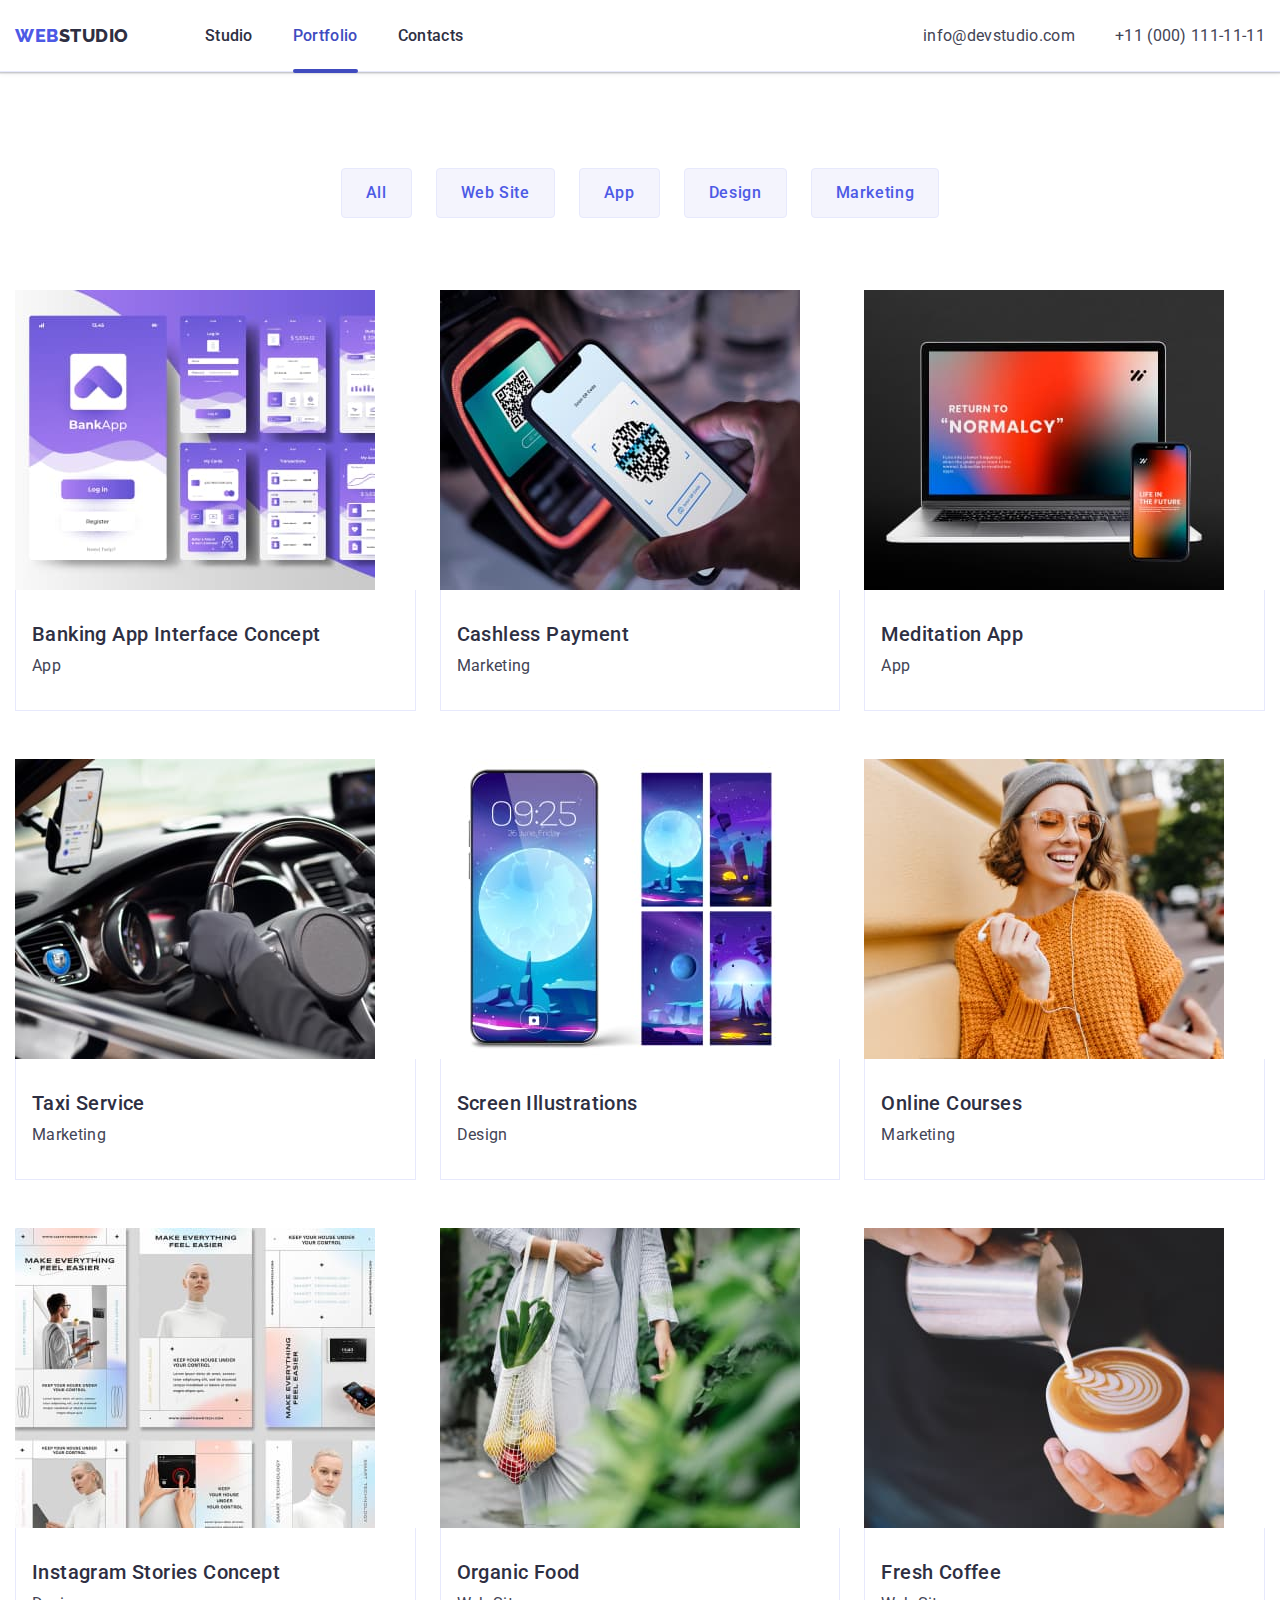
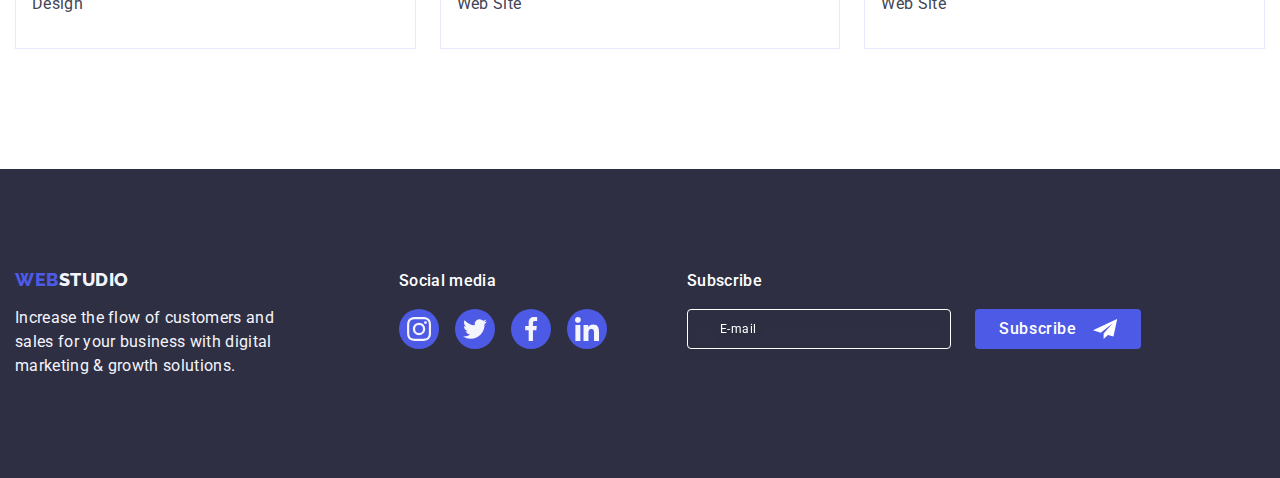
==== portfolio.html @ 096e6cb6 "commit" ====
<!DOCTYPE html>
<html lang="en">
  <head>
    <meta charset="UTF-8" />
    <meta http-equiv="X-UA-Compatible" content="IE=edge" />
    <meta name="viewport" content="width=device-width, initial-scale=1.0" />
    <title>Portfolio</title>
    <link rel="preconnect" href="https://fonts.googleapis.com" />
    <link rel="preconnect" href="https://fonts.gstatic.com" crossorigin />
    <link
      href="https://fonts.googleapis.com/css2?family=Raleway:wght@700&family=Roboto:wght@400;500&display=swap"
      rel="stylesheet"
    />
    <link
      href="https://cdnjs.cloudflare.com/ajax/libs/modern-normalize/2.0.0/modern-normalize.min.css"
      rel="stylesheet"
    />
    <link rel="stylesheet" href="./css/style.css" />
  </head>
  <body>
    <header class="page-header">
      <div class="container heder-conteiner">
        <nav class="navigation">
          <a href="./index.html" class="nav-item link"
            >Web<span class="logo">Studio</span></a
          >
          <ul class="site-nav list">
            <li class="site-nave-page">
              <a href="./index.html" class="site-nav-item link">Studio</a>
            </li>
            <li class="site-nave-page">
              <a href="./portfolio.html" class="site-nav-item current-page link"
                >Portfolio</a
              >
            </li>
            <li class="site-nave-page">
              <a href="" class="site-nav-item link"> Contacts </a>
            </li>
          </ul>
        </nav>
        <address class="adress-nav">
          <ul class="address-list list">
            <li>
              <a href="mailto:info@devstudio.com" class="adress-item link"
                >info@devstudio.com</a
              >
            </li>
            <li>
              <a href="tel:+110001111111" class="adress-item link"
                >+11 (000) 111-11-11</a
              >
            </li>
          </ul>
        </address>
      </div>
    </header>
    <main>
      <section class="navigation-portfolio">
        <div class="container">
          <h1 hidden>Navigation</h1>

          <ul class="list-navigation list">
            <li class="btn-item">
              <button type="button" class="btn-navigation">All</button>
            </li>
            <li class="btn-item">
              <button type="button" class="btn-navigation">Web Site</button>
            </li>
            <li class="btn-item">
              <button type="button" class="btn-navigation">App</button>
            </li>
            <li class="btn-item">
              <button type="button" class="btn-navigation">Design</button>
            </li>
            <li class="btn-item">
              <button type="button" class="btn-navigation">Marketing</button>
            </li>
          </ul>
          <ul class="portfolio-list list">
            <li class="portfolio-item">
              <a class="link portfolio-link" href="">
                <div class="overlay-wrap">
                  <img
                    src="./images/portfolio/bankng-app.jpg"
                    alt="bankng app"
                    height="300"
                    width="360"
                    class="portfolio-img"
                  />
                  <p class="overlay">
                    14 Stylish and User-Friendly App Design Concepts · Task
                    Manager App · Calorie Tracker App · Exotic Fruit Ecommerce
                    App · Cloud Storage App
                  </p>
                </div>
                <div class="portfolio-item-block">
                  <h2 class="portfolio-title">Banking App Interface Concept</h2>
                  <p class="portfolio-text">App</p>
                </div>
              </a>
            </li>
            <li class="portfolio-item">
              <a class="link portfolio-link" href="">
                <div class="overlay-wrap">
                  <img
                    src="./images/portfolio/payment.jpg"
                    alt="cashless payment"
                    height="300"
                    width="360"
                    class="portfolio-img"
                  />
                  <p class="overlay">
                    14 Stylish and User-Friendly App Design Concepts · Task
                    Manager App · Calorie Tracker App · Exotic Fruit Ecommerce
                    App · Cloud Storage App
                  </p>
                </div>
                <div class="portfolio-item-block">
                  <h2 class="portfolio-title">Cashless Payment</h2>
                  <p class="portfolio-text">Marketing</p>
                </div>
              </a>
            </li>
            <li class="portfolio-item">
              <a class="link portfolio-link" href="">
                <div class="overlay-wrap">
                  <img
                    src="./images/portfolio/meditation-app.jpg"
                    alt="meditation app"
                    height="300"
                    width="360"
                    class="portfolio-img"
                  />
                  <p class="overlay">
                    14 Stylish and User-Friendly App Design Concepts · Task
                    Manager App · Calorie Tracker App · Exotic Fruit Ecommerce
                    App · Cloud Storage App
                  </p>
                </div>
                <div class="portfolio-item-block">
                  <h2 class="portfolio-title">Meditation App</h2>
                  <p class="portfolio-text">App</p>
                </div>
              </a>
            </li>
            <li class="portfolio-item">
              <a class="link portfolio-link" href="">
                <div class="overlay-wrap">
                  <img
                    src="./images/portfolio/taxi-servise.jpg"
                    alt="taxi service"
                    height="300"
                    width="360"
                    class="portfolio-img"
                  />
                  <p class="overlay">
                    14 Stylish and User-Friendly App Design Concepts · Task
                    Manager App · Calorie Tracker App · Exotic Fruit Ecommerce
                    App · Cloud Storage App
                  </p>
                </div>
                <div class="portfolio-item-block">
                  <h2 class="portfolio-title">Taxi Service</h2>
                  <p class="portfolio-text">Marketing</p>
                </div>
              </a>
            </li>
            <li class="portfolio-item">
              <a class="link portfolio-link" href="">
                <div class="overlay-wrap">
                  <img
                    src="./images/portfolio/screen.jpg"
                    alt="screen"
                    height="300"
                    width="360"
                    class="portfolio-img"
                  />
                  <p class="overlay">
                    14 Stylish and User-Friendly App Design Concepts · Task
                    Manager App · Calorie Tracker App · Exotic Fruit Ecommerce
                    App · Cloud Storage App
                  </p>
                </div>
                <div class="portfolio-item-block">
                  <h2 class="portfolio-title">Screen Illustrations</h2>
                  <p class="portfolio-text">Design</p>
                </div>
              </a>
            </li>
            <li class="portfolio-item">
              <a class="link portfolio-link" href="">
                <div class="overlay-wrap">
                  <img
                    src="./images/portfolio/online-courses.jpg"
                    alt="online courses"
                    height="300"
                    width="360"
                    class="portfolio-img"
                  />
                  <p class="overlay">
                    14 Stylish and User-Friendly App Design Concepts · Task
                    Manager App · Calorie Tracker App · Exotic Fruit Ecommerce
                    App · Cloud Storage App
                  </p>
                </div>
                <div class="portfolio-item-block">
                  <h2 class="portfolio-title">Online Courses</h2>
                  <p class="portfolio-text">Marketing</p>
                </div>
              </a>
            </li>
            <li class="portfolio-item">
              <a class="link portfolio-link" href="">
                <div class="overlay-wrap">
                  <img
                    src="./images/portfolio/instagram-stories.jpg"
                    alt="instagram stories concept"
                    height="300"
                    width="360"
                    class="portfolio-img"
                  />
                  <p class="overlay">
                    14 Stylish and User-Friendly App Design Concepts · Task
                    Manager App · Calorie Tracker App · Exotic Fruit Ecommerce
                    App · Cloud Storage App
                  </p>
                </div>
                <div class="portfolio-item-block">
                  <h2 class="portfolio-title">Instagram Stories Concept</h2>
                  <p class="portfolio-text">Design</p>
                </div>
              </a>
            </li>
            <li class="portfolio-item">
              <a class="link portfolio-link" href="">
                <div class="overlay-wrap">
                  <img
                    src="./images/portfolio/organic-food.jpg"
                    alt="organic food"
                    height="300"
                    width="360"
                    class="portfolio-img"
                  />
                  <p class="overlay">
                    14 Stylish and User-Friendly App Design Concepts · Task
                    Manager App · Calorie Tracker App · Exotic Fruit Ecommerce
                    App · Cloud Storage App
                  </p>
                </div>
                <div class="portfolio-item-block">
                  <h2 class="portfolio-title">Organic Food</h2>
                  <p class="portfolio-text">Web Site</p>
                </div>
              </a>
            </li>
            <li class="portfolio-item">
              <a class="link portfolio-link" href="">
                <div class="overlay-wrap">
                  <img
                    src="./images/portfolio/fresh-cofee.jpg"
                    alt="fresh coffee"
                    height="300"
                    width="360"
                    class="portfolio-img"
                  />
                  <p class="overlay">
                    14 Stylish and User-Friendly App Design Concepts · Task
                    Manager App · Calorie Tracker App · Exotic Fruit Ecommerce
                    App · Cloud Storage App
                  </p>
                </div>
                <div class="portfolio-item-block">
                  <h2 class="portfolio-title">Fresh Coffee</h2>
                  <p class="portfolio-text">Web Site</p>
                </div>
              </a>
            </li>
          </ul>
        </div>
      </section>
    </main>
    <footer class="footer">
      <div class="container footer-container">
        <div class="footer-block">
          <a href="./index.html" class="nav-item-footer link"
            >Web<span class="logo-footer">Studio</span></a
          >
          <p class="footer-text">
            Increase the flow of customers and sales for your business with
            digital marketing & growth solutions.
          </p>
        </div>
        <div class="footer-soc-block">
          <p class="footer-soc-name">Social media</p>
          <ul class="footer-soc-list list">
            <li class="footer-soc-item">
              <a
                href=""
                class="footer-soc-link link"
                target="_blank"
                rel="nooperen noreferrer"
                ><svg class="footer-soc-icon" width="24" height="24">
                  <use href="./images/icons.svg#icon-instagram"></use>
                </svg>
              </a>
            </li>
            <li class="footer-soc-item">
              <a
                href=""
                class="footer-soc-link link"
                target="_blank"
                rel="nooperen noreferrer"
              >
                <svg class="footer-soc-icon" width="24" height="24">
                  <use href="./images/icons.svg#icon-twitter"></use>
                </svg>
              </a>
            </li>
            <li class="footer-soc-item">
              <a
                href=""
                class="footer-soc-link link"
                target="_blank"
                rel="nooperen noreferrer"
                ><svg class="footer-soc-icon" width="24" height="24">
                  <use href="./images/icons.svg#icon-facebook"></use>
                </svg>
              </a>
            </li>
            <li class="footer-soc-item">
              <a
                href=""
                class="footer-soc-link link"
                target="_blank"
                rel="nooperen noreferrer"
                ><svg class="footer-soc-icon" width="24" height="24">
                  <use href="./images/icons.svg#icon-linkedin"></use>
                </svg>
              </a>
            </li>
          </ul>
        </div>
        <div class="footer-subscribe-block">
          <p class="footer-input-title">Subscribe</p>
          <form class="footer-form">
            <label class="footer-type">
              <input
                name="footer-email"
                type="email"
                class="footer-input"
                placeholder="E-mail"
              />
            </label>
            <button type="submit" class="footer-btn">
              Subscribe
              <svg class="footer-icon-btn" width="24" height="24">
                <use href="./images/icons.svg#icon-send"></use>
              </svg>
            </button>
          </form>
        </div>
      </div>
    </footer>
  </body>
</html>
---- css/style.css ----
.list {
  list-style: none;
}

.link {
  text-decoration: none;
}

:root {
  --first-title-color: #ffffff;
  --title-our-work-color: #2e2f42;
  --logo-color: #2e2f42;
  --background-color-btn: #f4f4fd;
  --portfolio-btn-color: #e7e9fc;
}
body {
  font-family: 'Roboto', sans-serif;
  color: #434455;
  background-color: #ffffff;
}

ul {
  margin: 0;
  padding: 0;
}

p,
h1,
h2,
h3 {
  margin: 0;
}

img {
  display: block;
}
/*========HEADER========*/
.page-header {
  box-shadow: 0px 2px 1px rgba(46, 47, 66, 0.08),
    0px 1px 1px rgba(46, 47, 66, 0.16), 0px 1px 6px rgba(46, 47, 66, 0.08);
}

.heder-conteiner {
  display: flex;
  border-bottom: 1px solid #e7e9fc;
  height: 72px;
}

.container {
  max-width: 100%;
  padding-left: 15px;
  padding-right: 15px;
  margin-left: auto;
  margin-right: auto;
}

.logo {
  font-family: 'Raleway', sans-serif;
  font-weight: 800;
  font-size: 18px;
  line-height: 1.17;
  letter-spacing: 0.03em;
  text-transform: uppercase;
  color: var(--logo-color);
}

.navigation {
  display: flex;
  align-items: center;
}

.adress-conteiner {
  display: flex;
  margin-left: auto;
}

.nav-item {
  font-family: 'Raleway', sans-serif;
  font-style: normal;
  font-weight: 800;
  font-size: 18px;
  line-height: 1.17;
  /* identical to box height, or 117% */
  letter-spacing: 0.03em;
  text-transform: uppercase;
  color: #4d5ae5;
  margin-right: 76px;
  padding: 24px 0;
  transition: color 250ms cubic-bezier(0.4, 0, 0.2, 1);
}

.site-nav {
  display: flex;
  gap: 40px;
  align-items: center;
  padding: 24px 0;
}

.site-nav-item {
  font-weight: 500;
  font-size: 16px;
  line-height: 1.5;
  letter-spacing: 0.02em;
  color: #2e2f42;
  display: block;
  padding: 24px 0;
  position: relative;
  transition: color 250ms cubic-bezier(0.4, 0, 0.2, 1);
}

.site-nav-item::after {
  content: '';
  position: absolute;
  left: 0;
  bottom: 0;
  transform: scaleX(0);
  transform-origin: right;
  width: 100%;
  height: 4px;
  bottom: -1px;
  border-radius: 2px;
  background-color: #404bbf;
  transition: color 250ms cubic-bezier(0.4, 0, 0.2, 1);
}

.site-nav-item:hover::after,
.site-nav-item:focus::after,
.site-nav-item.current-page::after {
  transform: scaleX(1);
  transform-origin: left;
}

.site-nav-item:hover,
.site-nav-item:focus,
.site-nav-item.current-page {
  color: #404bbf;
}

.adress-nav {
  display: flex;
  font-style: normal;
  margin-left: auto;
  align-items: center;
}
.address-list {
  display: flex;
  gap: 40px;
}
.adress-item {
  font-size: 16px;
  line-height: 1.5;
  letter-spacing: 0.02em;
  color: #434455;
  font-style: normal;
  display: block;
  padding: 24px 0;
  transition: color 250ms cubic-bezier(0.4, 0, 0.2, 1);
}

.adress-item:hover,
.adress-item:focus {
  color: #404bbf;
}

.hero {
  background: #2e2f42;
  background-image: linear-gradient(
      rgba(46, 47, 66, 0.7),
      rgba(46, 47, 66, 0.7)
    ),
    url(../images/people-office.jpg);
  background-repeat: no-repeat;
  background-position: center;
  background-size: cover;
}

.hero-title {
  font-weight: 700;
  font-size: 36px;
  line-height: 1.11;
  text-align: center;
  letter-spacing: 0.02em;
  text-transform: capitalize;
  color: #ffffff;
}

.btn-hero {
  display: block;
  font-family: 'Roboto', sans-serif;
  min-width: 169px;
  height: 56px;
  background: #4d5ae5;
  box-shadow: 0px 4px 4px rgba(0, 0, 0, 0.15);
  border-radius: 4px;
  cursor: pointer;
  font-weight: 500;
  font-size: 16px;
  line-height: 1.5;
  /* identical to box height, or 150% */
  align-items: center;
  letter-spacing: 0.04em;
  color: #ffffff;
  margin-top: 48px;
  margin-left: auto;
  margin-right: auto;
  border: none;
  transition: background-color 250ms cubic-bezier(0.4, 0, 0.2, 1);
}

.btn-hero:hover,
.btn-hero:focus {
  background-color: #404bbf;
}
/*INFO--------*/

.info {
  padding: 120px 0;
}

.visually-hidden {
  position: absolute;
  width: 1px;
  height: 1px;
  margin: -1px;
  border: 0;
  padding: 0;

  white-space: nowrap;
  clip-path: inset(100%);
  clip: rect(0 0 0 0);
  overflow: hidden;
}

.post-cats-item {
  border-radius: 4px;
}
.post-cats {
}

.list-info {
  display: flex;
  flex-direction: column;
}

.list-icons-block {
  display: none;
  justify-content: center;
  align-items: center;
  height: 112px;
  background-color: #f4f4fd;
  border-radius: 4px;
  margin-bottom: 8px;
}

.post-cats-title {
  font-weight: 700;
  font-size: 36px;
  line-height: 1.11;
  text-align: center;
  letter-spacing: 0.02em;
  text-transform: capitalize;
  color: #2e2f42;
}

.post-cats-text {
  font-weight: 500;
  font-size: 16px;
  line-height: 1.5;
  letter-spacing: 0.02em;
  color: #434455;
}

/*our-work-container*/

.our-work {
  padding-bottom: 120px;
}

.our-work-title {
  font-size: 36px;
  line-height: 1.11;
  /* identical to box height, or 111% */
  text-align: center;
  letter-spacing: 0.02em;
  text-transform: capitalize;
  color: var(--title-our-work-color);
  padding-bottom: 72px;
}

.our-work-list {
  display: flex;
  gap: 24px;
}

.section-team {
  background: #f4f4fd;
  padding-top: 120px;
  padding-bottom: 120px;
}

.team-block {
  background-color: #ffffff;
  width: calc((100% - 72px) / 4);
  border-radius: 0px 0px 4px 4px;
  box-shadow: 0px 1px 6px rgba(46, 47, 66, 0.08),
    0px 1px 1px rgba(46, 47, 66, 0.16), 0px 2px 1px rgba(46, 47, 66, 0.08);
}

.team-list {
  display: flex;
  gap: 24px;
}

.team-title {
  font-size: 36px;
  line-height: 1.11;
  text-align: center;
  letter-spacing: 0.02em;
  text-transform: capitalize;
  color: var(--title-our-work-color);
  margin-bottom: 72px;
}

.team-name {
  padding: 32px 16px;
}

.team-subtitle {
  font-weight: 500;
  font-size: 20px;
  line-height: 1.2;
  letter-spacing: 0.02em;
  color: #2e2f42;
  text-align: center;
  margin-bottom: 8px;
}

.team-text {
  font-size: 16px;
  line-height: 24px;
  /* identical to box height, or 150% */
  letter-spacing: 0.02em;
  color: #434455;
  text-align: center;
  margin-bottom: 8px;
}
.team-soc-list {
  display: flex;
  justify-content: center;
  gap: 24px;
}

.team-soc-item {
  width: 40px;
  height: 40px;
}
.team-soc-link {
  width: 100%;
  height: 100%;
  background-color: #4d5ae5;
  border-radius: 50%;
  display: flex;
  justify-content: center;
  align-items: center;
  transition-property: background-color;
  transition-duration: 250ms;
  transition-timing-function: cubic-bezier(0.4, 0, 0.2, 1);
}

.team-soc-link:hover,
.team-soc-link:focus {
  background-color: #404bbf;
}

.team-soc-icon {
  fill: #f4f4fd;
}

.customers-section {
  padding-top: 120px;
}

.customers-name {
  font-family: 'Roboto';

  font-weight: 700;
  font-size: 36px;
  line-height: 1.11;
  text-align: center;
  letter-spacing: 0.02em;
  text-transform: capitalize;
  color: #2e2f42;
  margin-bottom: 72px;
}

.customers-list {
  display: flex;
  flex-direction: row;
  align-items: flex-start;
  padding-bottom: 120px;
  gap: 24px;
}

.costomers-link {
  width: 100%;
  height: 100%;
  display: flex;
  box-sizing: border-box;
  border: 1px solid #8e8f99;
  border-radius: 4px;
  justify-content: center;
  align-items: center;
  color: #8e8f99;
  transition-property: border-color, color;
  transition-duration: 250ms;
  transition-timing-function: cubic-bezier(0.4, 0, 0.2, 1);
}

.costomers-link:hover,
.costomers-link:focus {
  border-color: #404bbf;
  color: #404bbf;
}

.customers-item {
  width: 168px;
  height: 88px;
  display: flex;
}

.customers-icon {
  fill: currentColor;
}

.logo-footer {
  font-family: 'Raleway', sans-serif;
  font-weight: 800;
  font-size: 18px;
  line-height: 1.17;
  /* identical to box height, or 117% */
  letter-spacing: 0.03em;
  text-transform: uppercase;
  color: #f4f4fd;
}

.footer-item {
  font-family: 'Raleway';
  font-weight: 800;
  font-size: 18px;
  line-height: 1.17;
  /* identical to box height, or 117% */
  letter-spacing: 0.03em;
  text-transform: uppercase;
  color: #f4f4fd;
}

.footer {
  background: #2e2f42;
  padding: 100px 0;
}

.footer-text {
  font-size: 16px;
  line-height: 1.5;
  letter-spacing: 0.02em;
  color: #f4f4fd;
  width: 264px;
}

.footer-container {
  display: flex;
  justify-content: left;

  align-items: baseline;
}

.footer-block {
  margin-right: 120px;
}

.footer-soc-list {
  display: flex;
  gap: 16px;
}
.footer-soc-item {
  width: 40px;
  height: 40px;
}

.footer-soc-icon {
  fill: #f4f4fd;
}

.footer-soc-link:hover,
.footer-soc-link:focus {
  background-color: #31d0aa;
}

.footer-soc-name {
  font-family: 'Roboto';
  font-weight: 500;
  font-size: 16px;
  line-height: 1.5;
  /* identical to box height, or 150% */
  letter-spacing: 0.02em;
  color: #ffffff;
  margin-bottom: 16px;
}

.footer-soc-link {
  width: 100%;
  height: 100%;
  background-color: #4d5ae5;
  border-radius: 50%;
  display: flex;
  justify-content: center;
  align-items: center;
  transition-property: background-color;
  transition-duration: 250ms;
  transition-timing-function: cubic-bezier(0.4, 0, 0.2, 1);
}

.nav-item-footer {
  font-family: 'Raleway', sans-serif;
  font-style: normal;
  font-weight: 800;
  font-size: 18px;
  line-height: 1.17;
  /* identical to box height, or 117% */
  letter-spacing: 0.03em;
  text-transform: uppercase;
  color: #4d5ae5;
  display: inline-block;
  margin-bottom: 16px;
}

.btn-navigation {
  font-family: 'Roboto', sans-serif;
  font-weight: 500;
  font-size: 16px;
  line-height: 1.5;
  /* identical to box height, or 150% */
  display: flex;
  align-items: center;
  text-align: center;
  letter-spacing: 0.04em;
  color: #4d5ae5;
  cursor: pointer;
  background-color: var(--background-color-btn);
  padding: 12px 24px;
  border-radius: 4px;
  border: 1px solid var(--portfolio-btn-color);
  transition: color 250ms cubic-bezier(0.4, 0, 0.2, 1),
    background-color 250ms cubic-bezier(0.4, 0, 0.2, 1),
    border-color 250ms cubic-bezier(0.4, 0, 0.2, 1),
    box-shadow 250ms cubic-bezier(0.4, 0, 0.2, 1);
}

.btn-navigation:hover,
.btn-navigation:focus {
  color: #ffffff;
  background: #404bbf;
  border: 1px solid transparent;
  box-shadow: 0px 3px 1px rgba(0, 0, 0, 0.1), 0px 2px 1px rgba(0, 0, 0, 0.08),
    0px 2px 2px rgba(0, 0, 0, 0.12);
}

.list-nav {
  margin-left: 0 auto;
  margin-right: 0 auto;
  padding-top: 96px;
}

.list-navigation {
  display: flex;
  gap: 24px;
  justify-content: center;
  margin-bottom: 72px;
}

.portfolio-container {
  margin-top: 72px;
  margin-bottom: 120px;
}

.navigation-portfolio {
  display: flex;
  padding-top: 96px;
  padding-bottom: 120px;
}

.portfolio-link {
  display: block;
  transition: box-shadow 250ms cubic-bezier(0.4, 0, 0.2, 1);
}

.portfolio-item-block {
  padding: 32px 16px;
  border: 1px solid #e7e9fc;
  border-top: none;
}

.portfolio-list {
  display: flex;
  gap: 24px;
  flex-wrap: wrap;
  row-gap: 48px;
}

.portfolio-item {
  width: calc((100% - 48px) / 3);
}

.portfolio-link:hover .overlay,
.portfolio-link:focus .overlay {
  transform: translateY(0);
}
.portfolio-link:hover,
.portfolio-link:focus {
  box-shadow: 0px 1px 6px rgba(46, 47, 66, 0.08),
    0px 1px 1px rgba(46, 47, 66, 0.16), 0px 2px 1px rgba(46, 47, 66, 0.08);
}

.portfolio-title {
  font-weight: 500;
  font-size: 20px;
  line-height: 1.2;
  /* identical to box height, or 120% */
  letter-spacing: 0.02em;
  color: #2e2f42;
  margin-bottom: 8px;
}

.portfolio-text {
  font-size: 16px;
  line-height: 1.5;
  /* identical to box height, or 150% */
  letter-spacing: 0.02em;
  color: #434455;
}

.overlay-wrap {
  position: relative;
  overflow: hidden;
}

.overlay {
  position: absolute;
  top: 0;
  padding: 40px 32px;
  width: 100%;
  height: 100%;
  background-color: #4d5ae5;
  font-family: 'Roboto';
  font-size: 16px;
  line-height: 1.5;
  letter-spacing: 0.02em;
  color: #f4f4fd;
  transform: translateY(100%);
  transition: transform 250ms cubic-bezier(0.4, 0, 0.2, 1);
}

.backdrop {
  position: fixed;
  width: 100%;
  height: 100%;
  background-color: rgba(46, 47, 66, 0.4);
  top: 0;
  transition: opacity 250ms cubic-bezier(0.4, 0, 0.2, 1),
    visibility 250ms cubic-bezier(0.4, 0, 0.2, 1);
}

.modal {
  position: absolute;
  top: 50%;
  left: 50%;
  transform: translate(-50%, -50%) scale(1);
  transition: transform 250ms cubic-bezier(0.4, 0, 0.2, 1);
  width: 408px;
  min-height: 584px;
  background-color: #fcfcfc;
  box-shadow: 0px 1px 1px rgba(0, 0, 0, 0.14), 0px 1px 3px rgba(0, 0, 0, 0.12),
    0px 2px 1px rgba(0, 0, 0, 0.2);
  border-radius: 4px;
  padding: 72px 24px 24px 24px;
}

.backdrop.is-hidden .modal {
  transform: translate(-50%, -50%) scaleY(0);
}

.is-hidden {
  visibility: hidden;
  opacity: 0;
  pointer-events: none;
}

.modal-close {
  position: absolute;
  width: 24px;
  height: 24px;
  top: 24px;
  right: 24px;
  background: #e7e9fc;
  border-radius: 50%;
  display: flex;
  justify-content: center;
  align-items: center;
  margin-left: auto;
  border: 1px solid rgba(0, 0, 0, 0.1);
  padding: 0;
  cursor: pointer;
  transition: background-color 250ms cubic-bezier(0.4, 0, 0.2, 1),
    border 250ms cubic-bezier(0.4, 0, 0.2, 1);
}

.modal-close:hover,
.modal-close:focus {
  background: #404bbf;
  border-radius: 50%;
  border: none;
  fill: #ffffff;
}

.modal-close-icon {
  transition: fill 250ms cubic-bezier(0.4, 0, 0.2, 1);
}

.modal-title {
  font-weight: 500;
  font-size: 16px;
  line-height: 1.5;
  text-align: center;
  letter-spacing: 0.02em;
  color: #2e2f42;
  margin-bottom: 16px;
}

.modal-field {
  margin-bottom: 8px;
}
.modal-input {
  display: flex;
  width: 100%;
  height: 40px;
  border: 1px solid rgba(46, 47, 66, 0.4);
  border-radius: 4px;
  padding-left: 38px;
  font-size: 16px;
  line-height: 1.5;
  letter-spacing: 0.02em;
  outline: transparent;
  transition: border-color 250ms cubic-bezier(0.4, 0, 0.2, 1);
  background-color: transparent;
}

.modal-field-textarea {
  margin-bottom: 16px;
}

.input-wrap {
  position: relative;
}

.modal-icon {
  position: absolute;
  left: 16px;
  top: 50%;
  transform: translateY(-50%);
  transition: fill 250ms cubic-bezier(0.4, 0, 0.2, 1);
}

.modal-icon:hover {
  fill: #4d5ae5;
}

.modal-input:hover {
  border: 1px solid #4d5ae5;
}

.modal-input:focus {
  border: 1px solid #4d5ae5;
}
.modal-input:focus + .modal-icon {
  fill: #4d5ae5;
}

.input-label {
  display: block;
  font-family: 'Roboto';
  font-style: normal;
  font-weight: 400;
  font-size: 12px;
  line-height: 1.17;
  letter-spacing: 0.04em;
  color: #8e8f99;
  margin-bottom: 4px;
}

.modal-btn {
  display: block;
  min-width: 169px;
  height: 56px;
  margin: 24px 120px 24px 119px;
  font-weight: 500;
  font-size: 16px;
  line-height: 1.5;
  letter-spacing: 0.04em;
  color: #ffffff;
  cursor: pointer;
  background-color: #4d5ae5;
  border: none;
  border-radius: 4px;
  transition: background-color 250ms cubic-bezier(0.4, 0, 0.2, 1);
}

.modal-btn:hover,
.modal-btn:focus {
  background: #4d5ae5;
  border-radius: 4px;
  color: #ffffff;
  border: none;
}

.modal-comment {
  width: 100%;
  height: 120px;
  border: 1px solid rgba(46, 47, 66, 0.4);
  border-radius: 4px;
  font-size: 12px;
  line-height: 1.17;
  letter-spacing: 0.04em;
  color: rgba(46, 47, 66, 0.4);
  background-color: transparent;
  transition: border-color 250ms cubic-bezier(0.4, 0, 0.2, 1);
  resize: none;
  padding: 8px 16px;
  outline: transparent;
}

.modal-comment:hover,
.modal-comment:focus {
  border: 1px solid #4d5ae5;
  color: black;
}

.modal-comment::placeholder {
  font-weight: 400;
  font-size: 12px;
  line-height: 1.2;
  letter-spacing: 0.04em;
  color: rgba(46, 47, 66, 0.4);
}

.modal-field-check {
  margin-bottom: 24px;
}

.check-text {
  align-items: center;
  font-weight: 400;
  font-size: 12px;
  line-height: 1.17;
  letter-spacing: 0.04em;
  color: #8e8f99;
}

.check-block {
  transition: background-color 250ms cubic-bezier(0.4, 0, 0.2, 1),
    border 250ms cubic-bezier(0.4, 0, 0.2, 1),
    fill 250ms cubic-bezier(0.4, 0, 0.2, 1);
  display: inline-flex;
}

.check-text span {
  width: 16px;
  height: 16px;
  border: 1px solid rgba(46, 47, 66, 0.4);
  border-radius: 2px;
  margin-right: 8px;
  display: inline-flex;
  justify-content: center;
  align-items: center;
  fill: transparent;
}

.modal-check:checked + .check-text span {
  background-color: #404bbf;
  border: none;
  border-radius: 2px;
  fill: #f4f4fd;
}

.footer-input {
  width: 264px;
  height: 40px;
  border: 1px solid #ffffff;
  filter: drop-shadow(0px 4px 4px rgba(0, 0, 0, 0.15));
  border-radius: 4px;
  background-color: transparent;
  font-size: 12px;
  line-height: 1.5;
  letter-spacing: 0.04em;
  padding-left: 16px;
  color: #ffffff;
}

.footer-input::placeholder {
  color: #ffffff;
}

.footer-input-title {
  font-weight: 500;
  font-size: 16px;
  line-height: 1.5;
  letter-spacing: 0.02em;
  color: #ffffff;
  margin-left: 80px;
  margin-bottom: 16px;
}

.footer-input::placeholder {
  font-size: 12px;
  line-height: 2;
  display: flex;
  align-items: center;
  letter-spacing: 0.04em;
  color: #ffffff;
  padding-left: 16px;
}

.footer-btn {
  min-width: 165px;
  height: 40px;
  display: flex;
  justify-content: center;
  align-items: center;
  padding: 8px 24px;
  border-radius: 4px;
  transition: color backgraund fill 250ms cubic-bezier(0.4, 0, 0.2, 1);
  font-weight: 500;
  line-height: 1.5;
  letter-spacing: 0.04em;
  color: #ffffff;
  cursor: pointer;
  background-color: #4d5ae5;
  border: none;
}

.footer-btn:hover,
.footer-btn:focus,
.footer-icon-btn:hover,
.footer-icon-btn:focus {
  color: #ffffff;
  background: #4d5ae5;
  border: none;
}

.footer-icon-btn {
  margin-left: 16px;
  fill: #ffffff;
}

.footer-form {
  display: flex;
  margin-left: 80px;
  gap: 24px;
}

.footer-item-check {
  color: #4d5ae5;
}
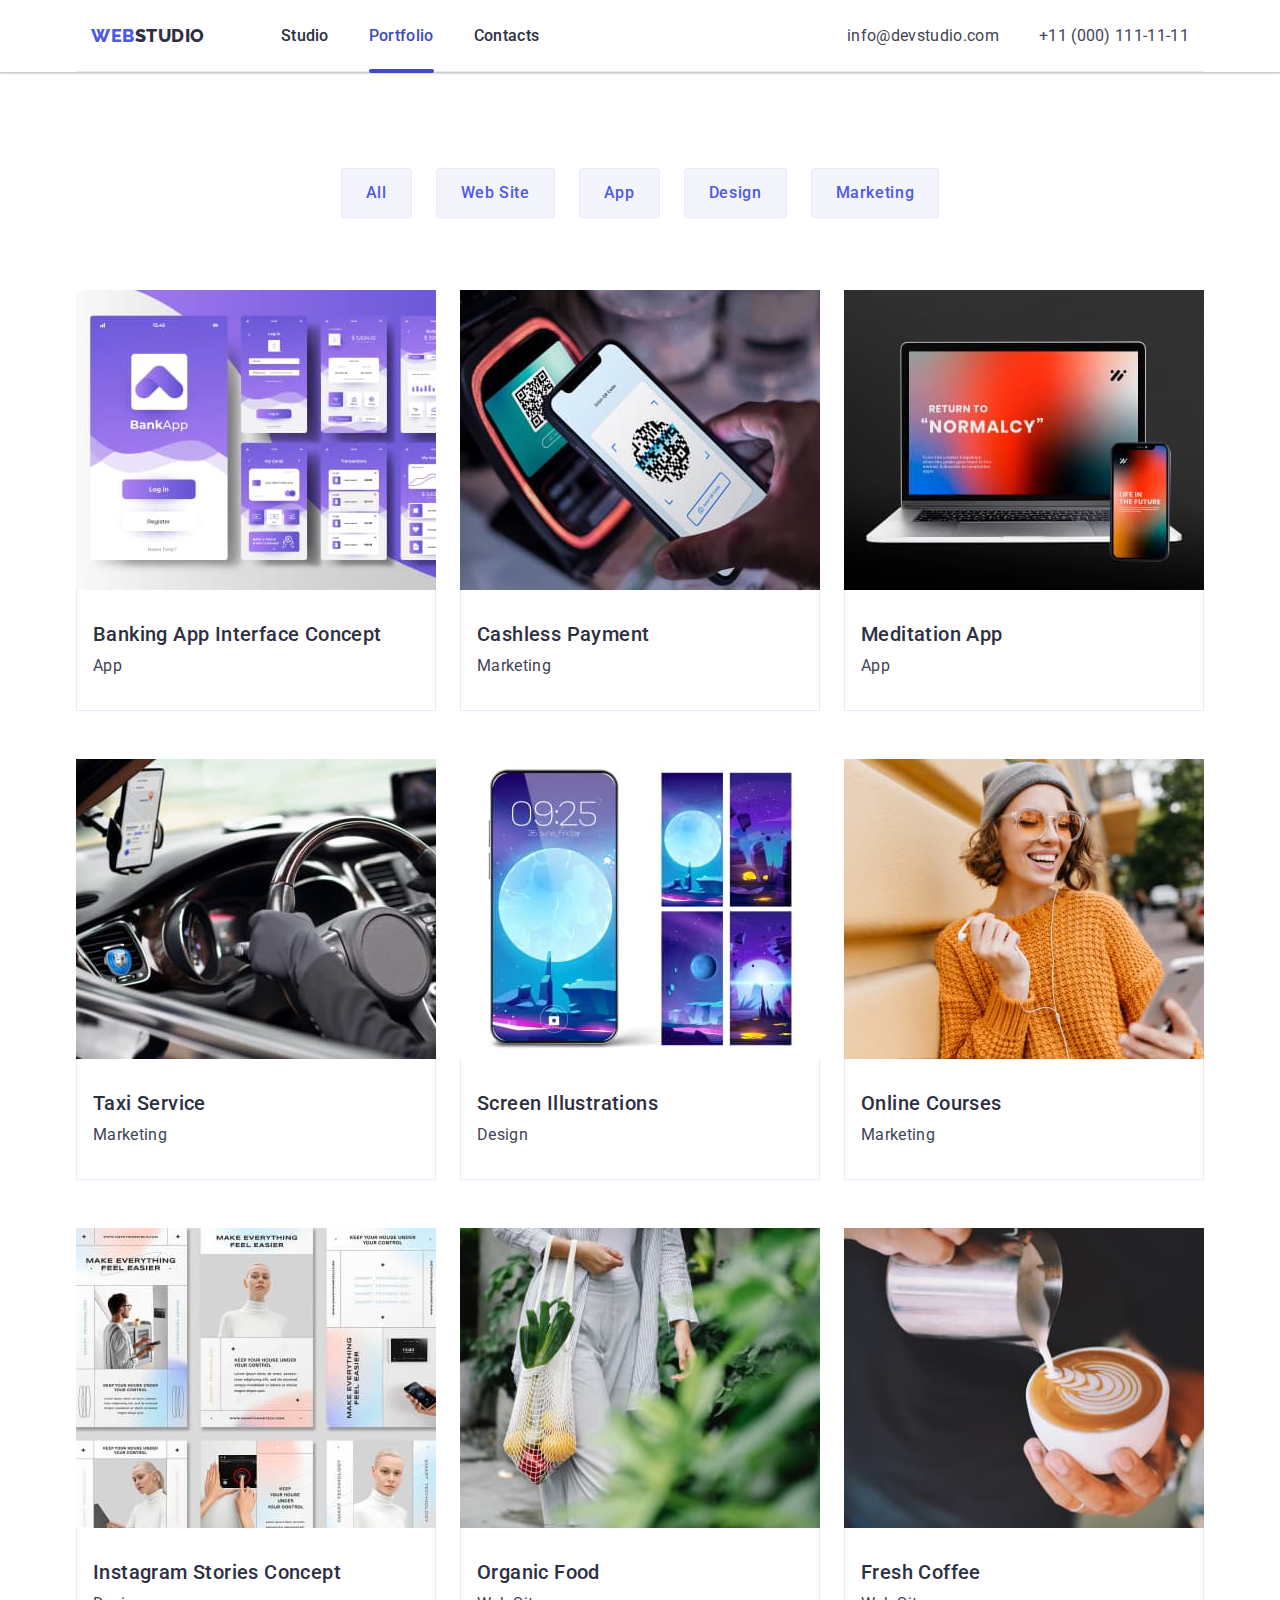
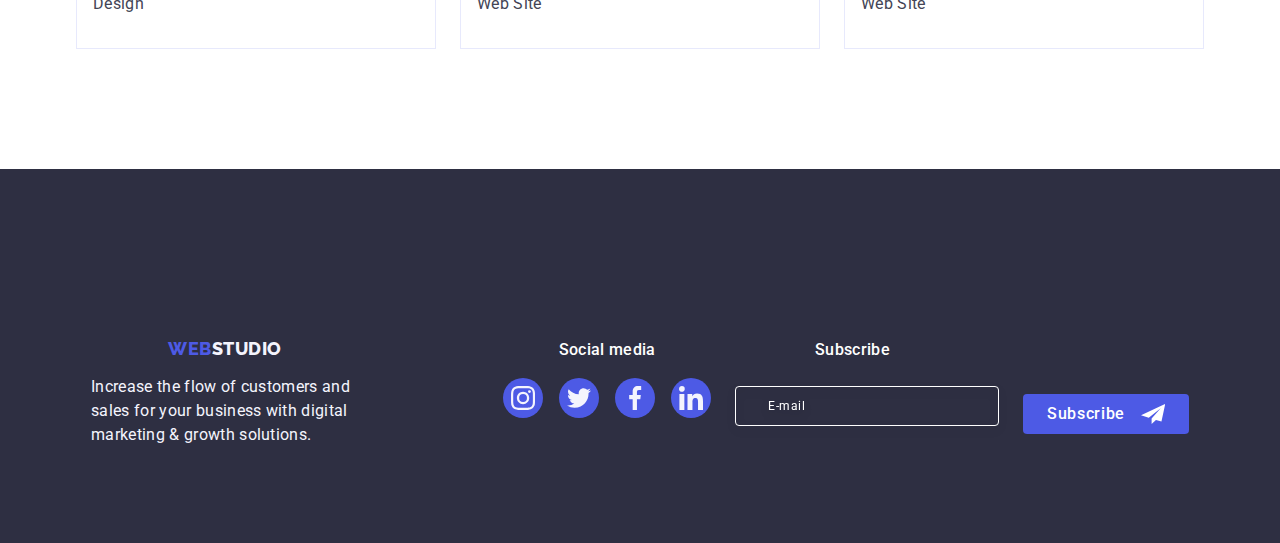
==== commit 7bfe9c16: "commit" ====
--- a/portfolio.html
+++ b/portfolio.html
@@ -16,6 +16,7 @@
       rel="stylesheet"
     />
     <link rel="stylesheet" href="./css/style.css" />
+    <link rel="stylesheet" href="./css/media.css" />
   </head>
   <body>
     <header class="page-header">
--- a/css/style.css
+++ b/css/style.css
@@ -43,7 +43,7 @@
 .heder-conteiner {
   display: flex;
   border-bottom: 1px solid #e7e9fc;
-  height: 72px;
+  height: 70px;
 }
 
 .container {
@@ -90,10 +90,58 @@
 }
 
 .site-nav {
-  display: flex;
+  display: none;
   gap: 40px;
   align-items: center;
-  padding: 24px 0;
+}
+
+.btn-menu-icon {
+  stroke: #2e2f42;
+}
+
+.menu-open-btn {
+  background: none;
+  border: none;
+}
+
+.mob-menu {
+  position: fixed;
+  top: 0;
+  z-index: 100;
+  width: 100vw;
+  height: 100vh;
+  background-color: #ffffff;
+  padding: 24px 24px 40px 40px;
+  display: flex;
+  flex-direction: column;
+  justify-content: space-between;
+}
+
+.mob-soc-list {
+  display: flex;
+  justify-content: center;
+  gap: 24px;
+}
+
+.mob-soc-item {
+  width: 40px;
+  height: 40px;
+}
+
+.mob-soc-icon {
+  fill: #f4f4fd;
+}
+.mob-soc-link {
+  width: 100%;
+  height: 100%;
+  background-color: #4d5ae5;
+  border-radius: 50%;
+  display: flex;
+  justify-content: center;
+  align-items: center;
+  transition-property: background-color;
+  transition-duration: 250ms;
+  transition-timing-function: cubic-bezier(0.4, 0, 0.2, 1);
 }
 
 .site-nav-item {
@@ -137,15 +185,9 @@
 }
 
 .adress-nav {
-  display: flex;
-  font-style: normal;
-  margin-left: auto;
-  align-items: center;
-}
-.address-list {
-  display: flex;
-  gap: 40px;
-}
+  display: none;
+}
+
 .adress-item {
   font-size: 16px;
   line-height: 1.5;
@@ -153,13 +195,16 @@
   color: #434455;
   font-style: normal;
   display: block;
-  padding: 24px 0;
   transition: color 250ms cubic-bezier(0.4, 0, 0.2, 1);
 }
 
 .adress-item:hover,
 .adress-item:focus {
   color: #404bbf;
+}
+
+.menu-open-btn {
+  margin-left: auto;
 }
 
 .hero {
@@ -168,10 +213,25 @@
       rgba(46, 47, 66, 0.7),
       rgba(46, 47, 66, 0.7)
     ),
-    url(../images/people-office.jpg);
+    url(../images/adaptuv/dark-bg1x-mob.jpg);
   background-repeat: no-repeat;
   background-position: center;
   background-size: cover;
+  padding-top: 72px;
+  padding-bottom: 88px;
+}
+
+@media (min-device-pixel-ratio: 2),
+  (min-resolution: 192dpi),
+  (min-resolution: 2dppx) {
+  .hero {
+    background: #2e2f42;
+    background-image: linear-gradient(
+        rgba(46, 47, 66, 0.7),
+        rgba(46, 47, 66, 0.7)
+      ),
+      url(../images/adaptuv/dark-bg2x-mob.jpg);
+  }
 }
 
 .hero-title {
@@ -200,7 +260,7 @@
   align-items: center;
   letter-spacing: 0.04em;
   color: #ffffff;
-  margin-top: 48px;
+  margin-top: 36px;
   margin-left: auto;
   margin-right: auto;
   border: none;
@@ -212,10 +272,6 @@
   background-color: #404bbf;
 }
 /*INFO--------*/
-
-.info {
-  padding: 120px 0;
-}
 
 .visually-hidden {
   position: absolute;
@@ -234,13 +290,6 @@
 .post-cats-item {
   border-radius: 4px;
 }
-.post-cats {
-}
-
-.list-info {
-  display: flex;
-  flex-direction: column;
-}
 
 .list-icons-block {
   display: none;
@@ -251,7 +300,6 @@
   border-radius: 4px;
   margin-bottom: 8px;
 }
-
 .post-cats-title {
   font-weight: 700;
   font-size: 36px;
@@ -260,10 +308,12 @@
   letter-spacing: 0.02em;
   text-transform: capitalize;
   color: #2e2f42;
+  margin-bottom: 8px;
+  margin-top: 72px;
 }
 
 .post-cats-text {
-  font-weight: 500;
+  font-weight: 400;
   font-size: 16px;
   line-height: 1.5;
   letter-spacing: 0.02em;
@@ -292,22 +342,16 @@
   gap: 24px;
 }
 
-.section-team {
-  background: #f4f4fd;
-  padding-top: 120px;
-  padding-bottom: 120px;
-}
-
 .team-block {
   background-color: #ffffff;
-  width: calc((100% - 72px) / 4);
+  /*width: calc((100% - 72px) / 4);*/
+  width: 264px;
   border-radius: 0px 0px 4px 4px;
   box-shadow: 0px 1px 6px rgba(46, 47, 66, 0.08),
     0px 1px 1px rgba(46, 47, 66, 0.16), 0px 2px 1px rgba(46, 47, 66, 0.08);
 }
 
 .team-list {
-  display: flex;
   gap: 24px;
 }
 
@@ -319,6 +363,7 @@
   text-transform: capitalize;
   color: var(--title-our-work-color);
   margin-bottom: 72px;
+  margin-top: 96px;
 }
 
 .team-name {
@@ -390,15 +435,13 @@
   letter-spacing: 0.02em;
   text-transform: capitalize;
   color: #2e2f42;
-  margin-bottom: 72px;
 }
 
 .customers-list {
   display: flex;
-  flex-direction: row;
-  align-items: flex-start;
-  padding-bottom: 120px;
-  gap: 24px;
+  flex-wrap: wrap;
+  gap: 16px;
+  padding-bottom: 96px;
 }
 
 .costomers-link {
@@ -423,9 +466,9 @@
 }
 
 .customers-item {
-  width: 168px;
-  height: 88px;
-  display: flex;
+  width: calc((100% - 48px) / 2);
+  display: flex;
+  margin-top: 72px;
 }
 
 .customers-icon {
@@ -455,8 +498,10 @@
 }
 
 .footer {
+  display: flex;
+  padding-top: 97px;
+  padding-bottom: 96px;
   background: #2e2f42;
-  padding: 100px 0;
 }
 
 .footer-text {
@@ -464,18 +509,13 @@
   line-height: 1.5;
   letter-spacing: 0.02em;
   color: #f4f4fd;
-  width: 264px;
+  width: 268px;
 }
 
 .footer-container {
   display: flex;
-  justify-content: left;
-
-  align-items: baseline;
-}
-
-.footer-block {
-  margin-right: 120px;
+  flex-direction: column;
+  align-items: center;
 }
 
 .footer-soc-list {
@@ -504,7 +544,10 @@
   /* identical to box height, or 150% */
   letter-spacing: 0.02em;
   color: #ffffff;
+  margin-top: 72px;
   margin-bottom: 16px;
+  display: flex;
+  justify-content: center;
 }
 
 .footer-soc-link {
@@ -530,7 +573,8 @@
   letter-spacing: 0.03em;
   text-transform: uppercase;
   color: #4d5ae5;
-  display: inline-block;
+  display: flex;
+  justify-content: center;
   margin-bottom: 16px;
 }
 
@@ -714,6 +758,48 @@
     border 250ms cubic-bezier(0.4, 0, 0.2, 1);
 }
 
+.mob-menu-item {
+  font-weight: 700;
+  font-size: 36px;
+  line-height: 1.11;
+  letter-spacing: 0.02em;
+  text-transform: capitalize;
+  color: #2e2f42;
+}
+
+.mob-menu-page:not(:last-child) {
+  margin-bottom: 40px;
+}
+
+.mob-adress-item {
+  font-style: normal;
+  width: 353px;
+}
+
+.mob-tel {
+  font-weight: 700;
+  font-size: 36px;
+  line-height: 1.11;
+  letter-spacing: 0.02em;
+  text-transform: capitalize;
+  color: #4d5ae5;
+}
+
+.mob-email {
+  font-weight: 500;
+  font-size: 20px;
+  line-height: 1.2;
+  letter-spacing: 0.02em;
+  color: #434455;
+}
+
+.mob-address-list {
+  display: flex;
+  flex-direction: column;
+  gap: 40px;
+  margin-bottom: 48px;
+}
+
 .modal-close:hover,
 .modal-close:focus {
   background: #404bbf;
@@ -917,6 +1003,7 @@
   color: #ffffff;
   margin-left: 80px;
   margin-bottom: 16px;
+  margin-top: 72px;
 }
 
 .footer-input::placeholder {
@@ -945,6 +1032,7 @@
   cursor: pointer;
   background-color: #4d5ae5;
   border: none;
+  margin-top: 16px;
 }
 
 .footer-btn:hover,
@@ -962,9 +1050,6 @@
 }
 
 .footer-form {
-  display: flex;
-  margin-left: 80px;
-  gap: 24px;
 }
 
 .footer-item-check {
--- a/css/media.css
+++ b/css/media.css
@@ -0,0 +1,284 @@
+@media screen and (min-width: 320px) {
+  .our-work {
+    display: none;
+  }
+}
+@media screen and (min-width: 428px) {
+  .container {
+    max-width: 426px;
+  }
+  .our-work {
+    display: none;
+  }
+}
+
+@media screen and (min-width: 768px) {
+  .team-container {
+    max-width: 582px;
+  }
+
+  .hero {
+    background: #2e2f42;
+    background-image: linear-gradient(
+        rgba(46, 47, 66, 0.7),
+        rgba(46, 47, 66, 0.7)
+      ),
+      url(../images/adaptuv/dark-bg-tablet.jpg);
+    background-repeat: no-repeat;
+    background-position: center;
+    background-size: cover;
+  }
+
+  @media (min-device-pixel-ratio: 2),
+    (min-resolution: 192dpi),
+    (min-resolution: 2dppx) {
+    .hero {
+      background: #2e2f42;
+      background-image: linear-gradient(
+          rgba(46, 47, 66, 0.7),
+          rgba(46, 47, 66, 0.7)
+        ),
+        url(../images/adaptuv/dark-bg@2x-tablet.jpg);
+    }
+  }
+
+  .hero-title {
+    font-weight: 700;
+    font-size: 56px;
+    line-height: 1.1;
+    text-align: center;
+    letter-spacing: 0.02em;
+    color: #ffffff;
+  }
+
+  .list-info {
+    display: flex;
+    flex-direction: row;
+    flex-wrap: wrap;
+    gap: 24px;
+  }
+
+  .post-cats {
+    width: calc((100% - 48px) / 2);
+  }
+
+  /*.team-list {
+    padding-left: 108px;
+    padding-right: 108px;
+  }*/
+  .team-list {
+    display: flex;
+    flex-wrap: wrap;
+    gap: 24px;
+  }
+  .team-block {
+    width: 264px;
+  }
+  .customers-item {
+    width: calc((100% - 48px) / 3);
+    display: flex;
+    margin-top: 72px;
+  }
+  .footer-container {
+    max-width: 582px;
+    flex-direction: row;
+    flex-wrap: wrap;
+    gap: 24px;
+    justify-content: start;
+    align-items: baseline;
+  }
+  .footer-form {
+    display: flex;
+    justify-content: start;
+    align-items: baseline;
+    gap: 24px;
+  }
+
+  .menu-open-btn {
+    display: none;
+  }
+
+  .site-nav {
+    display: flex;
+    gap: 40px;
+    align-items: center;
+    padding: 24px 0;
+  }
+  .adress-nav {
+    display: flex;
+    font-style: normal;
+    margin-left: auto;
+    align-items: center;
+  }
+
+  .adress-list {
+    flex-direction: column;
+    gap: 12px;
+  }
+
+  .heder-conteiner {
+    max-width: 768px;
+    height: 72px;
+  }
+
+  .mob-menu {
+    display: none;
+  }
+
+  .our-work {
+    display: none;
+  }
+}
+
+@media screen and (min-width: 1158px) {
+  .container {
+    max-width: 1158px;
+  }
+
+  .hero {
+    background: #2e2f42;
+    background-image: linear-gradient(
+        rgba(46, 47, 66, 0.7),
+        rgba(46, 47, 66, 0.7)
+      ),
+      url(../images/people-office.jpg);
+    background-repeat: no-repeat;
+    background-position: center;
+    background-size: cover;
+  }
+
+  @media (min-device-pixel-ratio: 2),
+    (min-resolution: 192dpi),
+    (min-resolution: 2dppx) {
+    .hero {
+      background: #2e2f42;
+      background-image: linear-gradient(
+          rgba(46, 47, 66, 0.7),
+          rgba(46, 47, 66, 0.7)
+        ),
+        url(../images/adaptuv/people-office-2x.jpg);
+    }
+  }
+
+  .hero-title {
+    font-weight: 700;
+    font-size: 56px;
+    line-height: 1.1;
+    text-align: center;
+    letter-spacing: 0.02em;
+    color: #ffffff;
+  }
+
+  .btn-hero {
+    display: block;
+    font-family: 'Roboto', sans-serif;
+    min-width: 169px;
+    height: 56px;
+    background: #4d5ae5;
+    box-shadow: 0px 4px 4px rgba(0, 0, 0, 0.15);
+    border-radius: 4px;
+    cursor: pointer;
+    font-weight: 500;
+    font-size: 16px;
+    line-height: 1.5;
+    /* identical to box height, or 150% */
+    align-items: center;
+    letter-spacing: 0.04em;
+    color: #ffffff;
+    margin-top: 36px;
+    margin-left: auto;
+    margin-right: auto;
+    border: none;
+    transition: background-color 250ms cubic-bezier(0.4, 0, 0.2, 1);
+  }
+
+  .info {
+    margin-top: 120px;
+  }
+
+  .post-cats-title {
+    font-weight: 500;
+    font-size: 20px;
+    line-height: 1.2;
+    letter-spacing: 0.02em;
+    color: #2e2f42;
+  }
+
+  .list-info {
+    display: flex;
+    flex-direction: row;
+    flex-wrap: nowrap;
+  }
+  .list-icons-block {
+    display: flex;
+    justify-content: center;
+    align-items: center;
+    height: 112px;
+    background-color: #f4f4fd;
+    border-radius: 4px;
+    margin-bottom: 8px;
+  }
+
+  .section-team {
+    background: #f4f4fd;
+    padding-top: 120px;
+    padding-bottom: 120px;
+  }
+
+  .customers-list {
+    display: flex;
+    flex-wrap: nowrap;
+    flex-direction: row;
+    align-items: flex-start;
+    padding-bottom: 120px;
+    gap: 24px;
+  }
+
+  .footer-container {
+    display: flex;
+    justify-content: left;
+  }
+
+  .footer-soc-block {
+    margin-left: 120px;
+  }
+
+  .footer-form {
+    display: flex;
+    justify-content: start;
+    align-items: center;
+    gap: 24px;
+  }
+
+  .heder-conteiner {
+    max-width: 1128px;
+  }
+
+  .address-list {
+    display: flex;
+    flex-direction: row;
+    gap: 40px;
+  }
+  .adress-item {
+    padding-top: 24px;
+    padding-bottom: 24px;
+  }
+
+  .our-work {
+    display: flex;
+  }
+  .our-work-title {
+    margin-top: 120px;
+  }
+
+  .hero-title {
+    font-size: 56px;
+    line-height: 1.07;
+    text-align: center;
+    letter-spacing: 0.02em;
+    color: var(--first-title-color);
+    max-width: 496px;
+    margin-left: auto;
+    margin-right: auto;
+  }
+}
